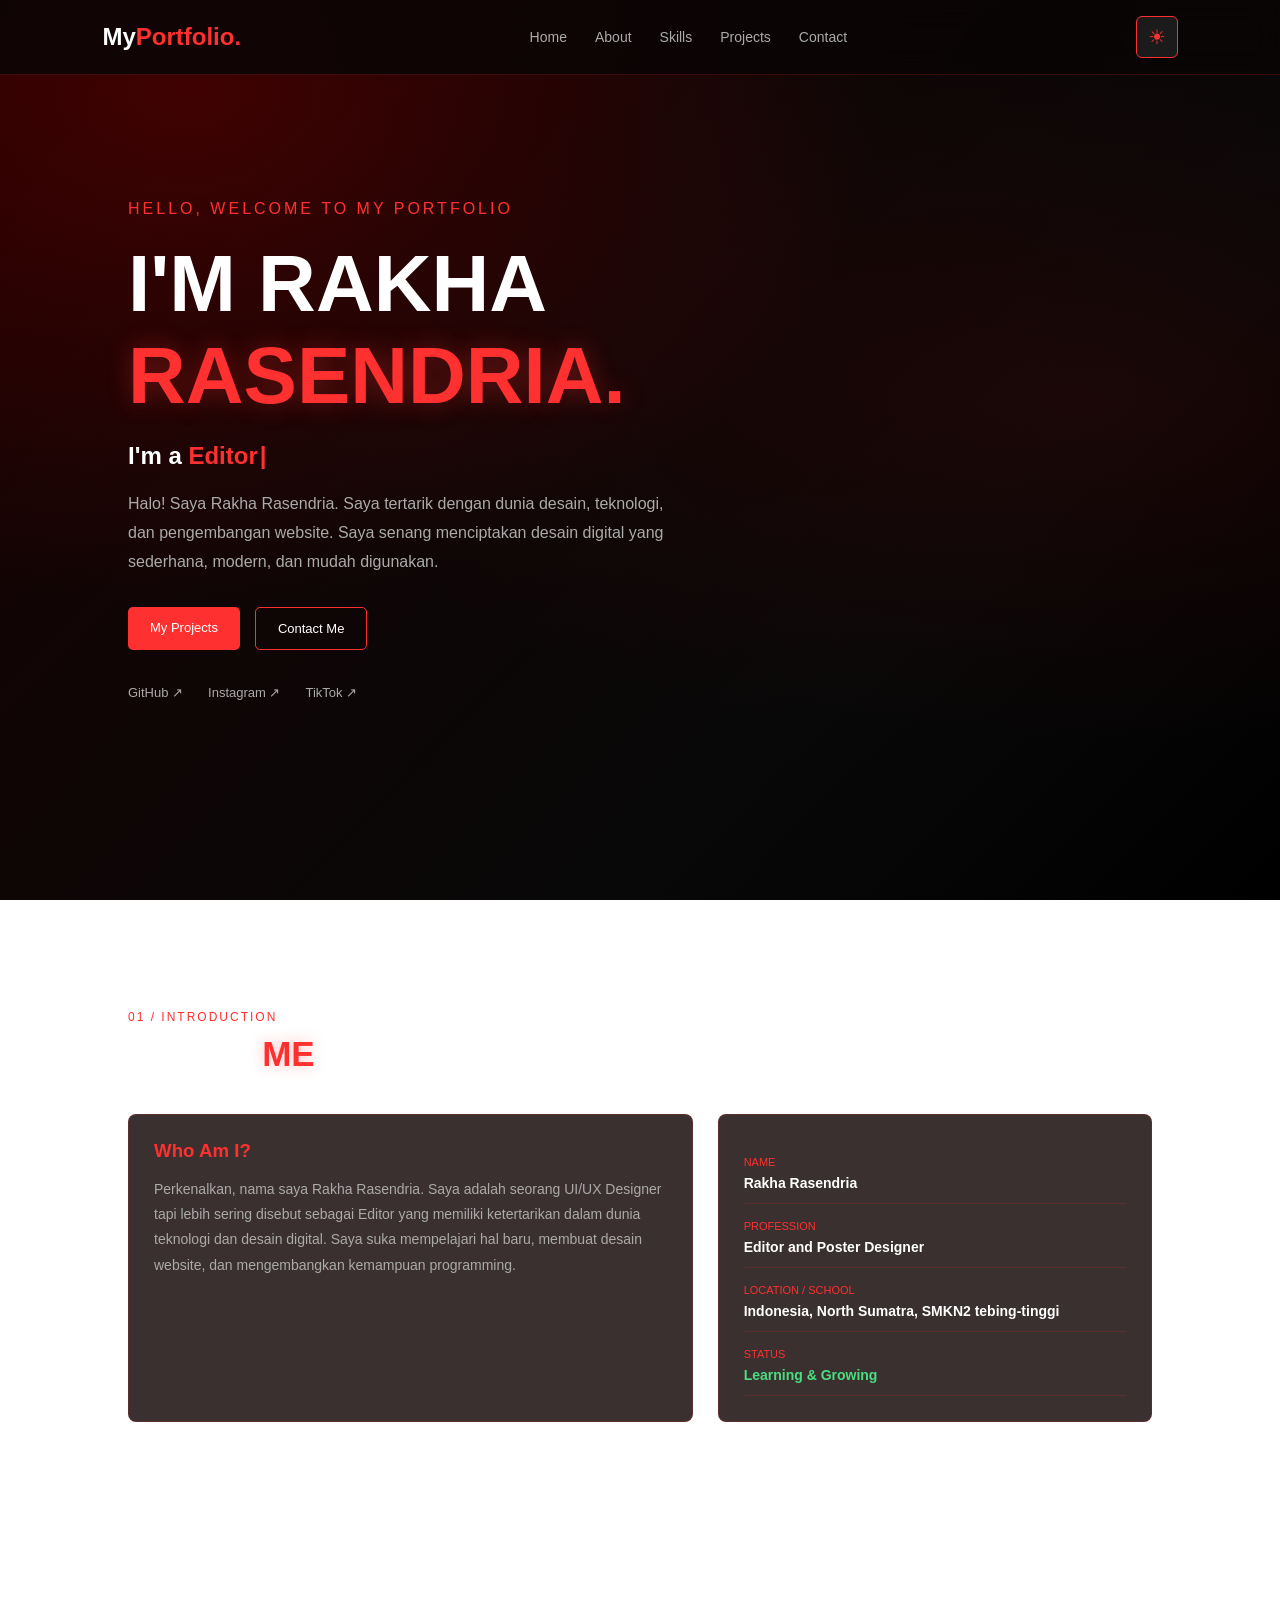
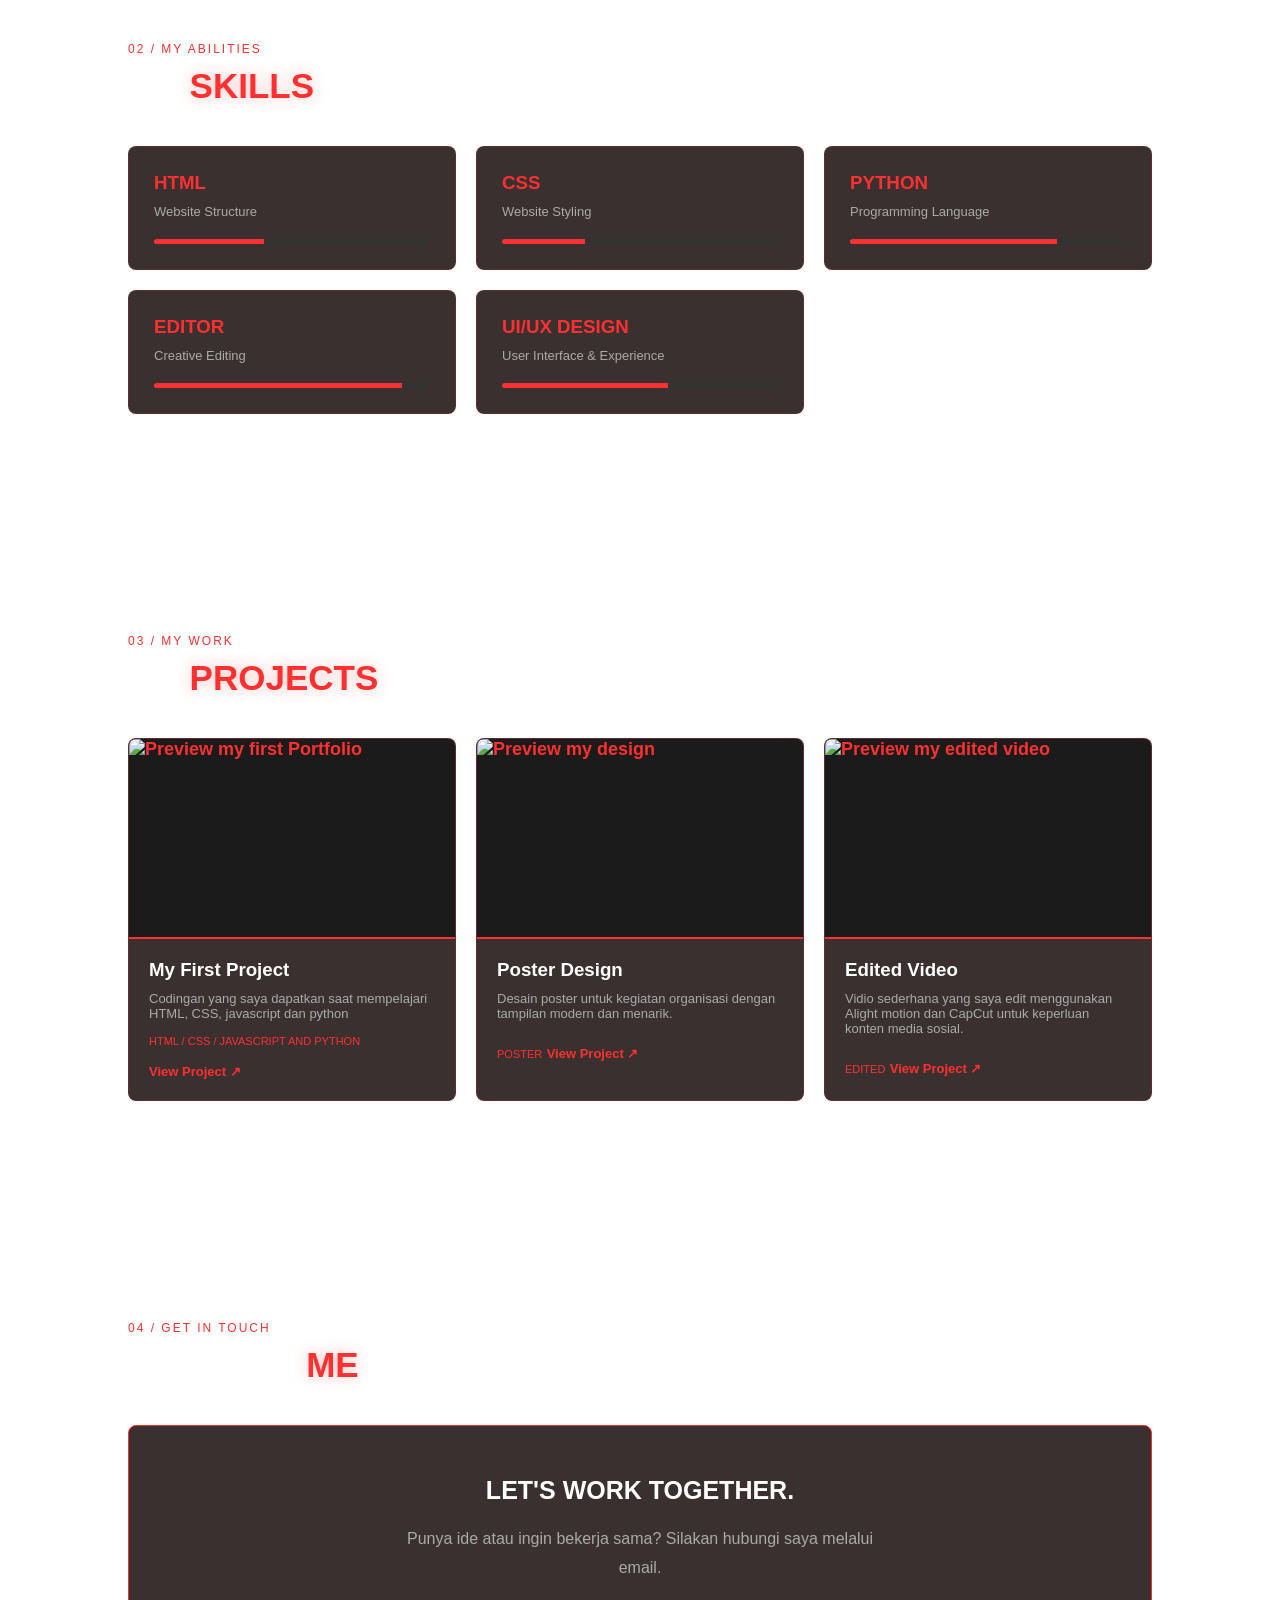
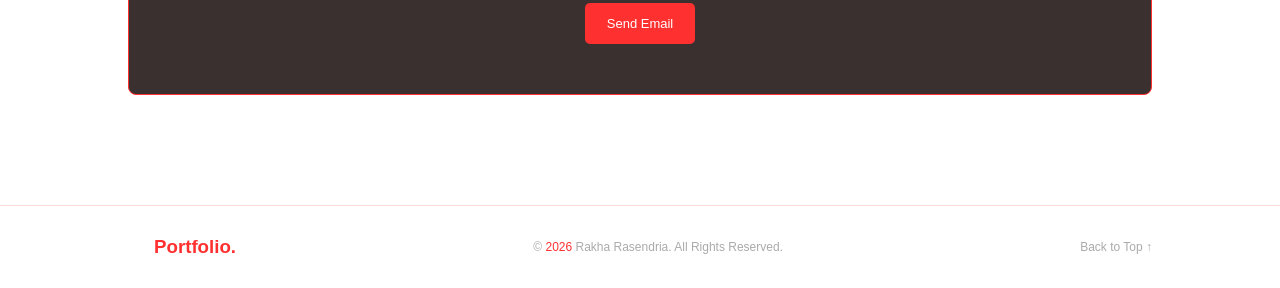
==== index.html @ 86bfa9f3 "Add files via upload" ====
<!DOCTYPE html>
<html lang="id">

<head>
    <meta charset="UTF-8">
    <meta name="viewport" content="width=device-width, initial-scale=1.0">

    <title>Rakha Rasendria | Portfolio</title>

    <link rel="stylesheet" href="style.css">
</head>

<body>

    <!-- NAVBAR -->
    
<header class="navbar">

    <a href="#home" class="logo">
        My<span>Portfolio.</span>
    </a>

    <nav class="nav-menu" id="navMenu">
        <a href="#home" class="nav-link">Home</a>
        <a href="#about" class="nav-link">About</a>
        <a href="#skills" class="nav-link">Skills</a>
        <a href="#projects" class="nav-link">Projects</a>
        <a href="#contact" class="nav-link">Contact</a>
    </nav>

    <div class="nav-actions">

        <button id="themeToggle" class="theme-btn"
            aria-label="Ganti tema">
            ☀
        </button>

        <button class="menu-toggle" id="menuToggle"
            aria-label="Buka menu">
            ☰
        </button>

    </div>

</header>



    <!-- HOME -->
    <section class="section hero" id="home">

        <div class="hero-content">

            <p class="intro">
                HELLO, WELCOME TO MY PORTFOLIO
            </p>

            <h1>
                I'M RAKHA<br>
                <span>RASENDRIA.</span>
            </h1>

            <h2>
                I'm a <span class="typing" id="typing"></span>
            </h2>

            <p class="hero-description">
                Halo! Saya Rakha Rasendria.
                Saya tertarik dengan dunia desain,
                teknologi, dan pengembangan website.

                Saya senang menciptakan desain digital
                yang sederhana, modern, dan mudah digunakan.
            </p>

            <div class="hero-buttons">

                <a href="#projects" class="btn btn-primary">
                    My Projects
                </a>

                <a href="#contact" class="btn btn-outline">
                    Contact Me
                </a>

            </div>

            <div class="social-links">

                <a href="https://github.com/RakaOtwProgrammer"
                   target="_blank"
                   rel="noopener noreferrer">
                    GitHub ↗
                </a>

                <a href="https://www.instagram.com/rax4ever_/"
                   target="_blank"
                   rel="noopener noreferrer">
                    Instagram ↗
                </a>

                <a href="https://www.tiktok.com/@rakaa1781"
                   target="_blank"
                   rel="noopener noreferrer">
                    TikTok ↗
                </a>

            </div>

        </div>

    </section>


    <!-- ABOUT -->
    <section class="section" id="about">

        <div class="section-heading">

            <p>01 / INTRODUCTION</p>

            <h2>ABOUT <span>ME</span></h2>

        </div>

        <div class="about-content">

            <div class="about-box">

                <h3>Who Am I?</h3>

                <p>
                    Perkenalkan, nama saya Rakha Rasendria.
                    Saya adalah seorang UI/UX Designer
                    tapi lebih sering disebut sebagai Editor
                    yang memiliki ketertarikan dalam
                    dunia teknologi dan desain digital.

                    Saya suka mempelajari hal baru,
                    membuat desain website, dan
                    mengembangkan kemampuan programming.
                </p>

            </div>

            <div class="about-details">

                <div class="detail-item">
                    <span>NAME</span>
                    <h3>Rakha Rasendria</h3>
                </div>

                <div class="detail-item">
                    <span>PROFESSION</span>
                    <h3>Editor and Poster Designer</h3>
                </div>

                <div class="detail-item">
                    <span>LOCATION / SCHOOL</span>
                    <h3>Indonesia, North Sumatra, SMKN2 tebing-tinggi</h3>
                </div>

                <div class="detail-item">
                    <span>STATUS</span>
                    <h3 class="available">Learning & Growing</h3>
                </div>

            </div>

        </div>

    </section>


    <!-- SKILLS -->
    <section class="section" id="skills">

        <div class="section-heading">

            <p>02 / MY ABILITIES</p>

            <h2>MY <span>SKILLS</span></h2>

        </div>

        <div class="skills-grid">

            <div class="skill-card">

                <h3>HTML</h3>

                <p>Website Structure</p>

                <div class="skill-bar">
                    <div style="width: 40%"></div>
                </div>

            </div>


            <div class="skill-card">

                <h3>CSS</h3>

                <p>Website Styling</p>

                <div class="skill-bar">
                    <div style="width: 30%"></div>
                </div>

            </div>


            <div class="skill-card">

                <h3>PYTHON</h3>

                <p>Programming Language</p>

                <div class="skill-bar">
                    <div style="width: 75%"></div>
                </div>

            </div>


            <div class="skill-card">

                <h3>EDITOR</h3>

                <p>Creative Editing</p>

                <div class="skill-bar">
                    <div style="width: 90%"></div>
                </div>

            </div>


            <div class="skill-card">

                <h3>UI/UX DESIGN</h3>

                <p>User Interface & Experience</p>

                <div class="skill-bar">
                    <div style="width: 60%"></div>
                </div>

            </div>

        </div>

    </section>
            
<!-- PROJECTS -->
<section class="section" id="projects">

    <div class="section-heading">
        <p>03 / MY WORK</p>
        <h2>MY <span>PROJECTS</span></h2>
    </div>

    <div class="projects-grid">

        <!-- PROJECT 01 -->
        <div class="project-card">

            <div class="project-image">
                <img src="images/project1.png"
                     alt="Preview my first Portfolio">
            </div>

            <div class="project-info">

                <h3>My First Project</h3>

                <p>
                    Codingan yang saya dapatkan saat mempelajari HTML, CSS, javascript
                    dan python
                </p>

                <span>HTML / CSS / JAVASCRIPT AND PYTHON</span>

                <a href="https://github.com/RakaOtwProgrammer/Raka"
                   target="_blank"
                   rel="noopener noreferrer">
                    View Project ↗
                </a>

            </div>

        </div>


        <!-- PROJECT 02 -->
        <div class="project-card">

            <div class="project-image">
                <img src="images/project2.png"
                     alt="Preview my design">
            </div>

            <div class="project-info">

                <h3>Poster Design</h3>

                <p>
                    Desain poster untuk kegiatan organisasi dengan
                    tampilan modern dan menarik.
                </p>

                <span>POSTER</span>

                <a href="https://drive.google.com/drive/folders/1A7n-U6E2jHHndTRIU0jU6WdEcHxH0shA"
                   target="_blank"
                   rel="noopener noreferrer">
                    View Project ↗
                </a>

            </div>

        </div>


        <!-- PROJECT 03 -->
        <div class="project-card">

            <div class="project-image">
                <img src="images/project3.png"
                     alt="Preview my edited video">
            </div>

            <div class="project-info">

                <h3>Edited Video</h3>

                <p>
                    Vidio sederhana yang saya edit menggunakan Alight
                    motion dan CapCut untuk keperluan konten media sosial.
                </p>

                <span>EDITED</span>

                <a href="https://drive.google.com/drive/folders/131BTG8OMoOOllBuFVFXTuDgx337FeQM_"
                   target="_blank"
                   rel="noopener noreferrer">
                    View Project ↗
                </a>

            </div>

        </div>

    </div>

</section>

    <!-- CONTACT -->
    <section class="section" id="contact">

        <div class="section-heading">

            <p>04 / GET IN TOUCH</p>

            <h2>CONTACT <span>ME</span></h2>

        </div>

        <div class="contact-box">

            <h3>LET'S WORK TOGETHER.</h3>

            <p>
                Punya ide atau ingin bekerja sama?
                Silakan hubungi saya melalui email.
            </p>

            <a href="mailto:rakharasendria03@gmail.com"
               class="btn btn-primary">

                Send Email

            </a>

        </div>

    </section>


    <!-- FOOTER -->
    <footer class="footer">

        <h3>My<span>Portfolio.</span></h3>

        <p>
            © <span id="year"></span>
            Rakha Rasendria. All Rights Reserved.
        </p>

        <a href="#home">
            Back to Top ↑
        </a>

    </footer>


    <!-- JAVASCRIPT -->
   <script src="script.js"></script>
</body>
</html>
---- style.css ----
/* =================================
   RESET
================================= */
* {
    margin: 0;
    padding: 0;
    box-sizing: border-box;
}

html {
    scroll-behavior: smooth;
    scroll-padding-top: 75px; /* supaya judul section tidak tertutup navbar */
}

/* =================================
   VARIABLES
================================= */
:root {
    --bg: #080808;
    --card: #171010;
    --text: #ffffff;
    --muted: #aaaaaa;
    --red: #ff3030;
    --border: rgba(255, 48, 48, 0.18);
}

body {
    background:
        radial-gradient(ellipse at 15% 10%, rgba(160, 0, 0, 0.30), transparent 45%),
        radial-gradient(ellipse at 85% 45%, rgba(100, 0, 0, 0.20), transparent 50%),
        linear-gradient(135deg, #190000 0%, #100505 35%, #080808 70%, #000000 100%);
    background-attachment: fixed;
    color: var(--text);
    font-family: Arial, sans-serif;
    transition: color 0.3s;
}

a {
    text-decoration: none;
    color: inherit;
}

/* =================================
   NAVBAR
================================= */
.navbar {
    height: 75px;
    padding: 0 8%;
    display: flex;
    justify-content: space-between;
    align-items: center;
    position: fixed;
    top: 0;
    width: 100%;
    background: rgba(10, 5, 5, 0.85);
    backdrop-filter: blur(15px);
    -webkit-backdrop-filter: blur(15px);
    border-bottom: 1px solid rgba(255, 48, 48, 0.2);
    z-index: 100;
}

.logo {
    font-size: 24px;
    font-weight: bold;
}

.logo span,
.footer span {
    color: var(--red);
}

.nav-menu {
    display: flex;
    gap: 28px;
}

.nav-link {
    color: var(--muted);
    font-size: 14px;
    transition: 0.3s;
}

.nav-link:hover,
.nav-link.active {
    color: var(--red);
}

.nav-actions {
    display: flex;
    align-items: center;
    gap: 12px;
}

.theme-btn,
.menu-toggle {
    width: 42px;
    height: 42px;
    background: #1b1b1b;
    color: var(--red);
    border: 1px solid var(--red);
    border-radius: 6px;
    cursor: pointer;
    font-size: 20px;
    transition: 0.3s;
}

.theme-btn:hover,
.menu-toggle:hover {
    background: var(--red);
    color: #ffffff;
}

.menu-toggle {
    display: none;
}

/* Fokus keyboard yang jelas */
.nav-link:focus-visible,
.theme-btn:focus-visible,
.menu-toggle:focus-visible,
.btn:focus-visible,
.project-info a:focus-visible {
    outline: 2px solid var(--red);
    outline-offset: 3px;
}

/* =================================
   SECTION
================================= */
.section {
    position: relative;
    padding: 110px 10%;
    background: transparent;
}

.section-heading {
    margin-bottom: 40px;
}

.section-heading p {
    color: var(--red);
    font-size: 12px;
    margin-bottom: 10px;
    letter-spacing: 2px;
}

.section-heading h2 {
    font-size: 35px;
}

.section-heading span {
    color: var(--red);
    text-shadow: 0 0 15px rgba(255, 48, 48, 0.3);
}

/* =================================
   HOME
================================= */
.hero {
    min-height: 100vh;
    display: flex;
    align-items: center;
}

.hero-content {
    max-width: 700px;
}

.intro {
    color: var(--red);
    letter-spacing: 3px;
    margin-bottom: 20px;
}

.hero h1 {
    font-size: clamp(45px, 8vw, 80px);
    line-height: 1.15;
    margin-bottom: 20px;
}

.hero h1 span {
    color: var(--red);
    text-shadow: 0 0 25px rgba(255, 48, 48, 0.35);
}

.hero h2 {
    font-size: 24px;
    margin-bottom: 20px;
}

.typing {
    color: var(--red);
}

/* Kursor berkedip untuk efek mengetik */
.typing::after {
    content: "|";
    margin-left: 2px;
    animation: blink 1s step-end infinite;
}

@keyframes blink {
    50% { opacity: 0; }
}

.hero-description {
    color: var(--muted);
    line-height: 1.8;
    max-width: 550px;
}

.hero-buttons {
    display: flex;
    gap: 15px;
    margin-top: 30px;
    flex-wrap: wrap;
}

.btn {
    display: inline-block;
    padding: 13px 22px;
    border-radius: 5px;
    font-size: 13px;
    transition: 0.3s;
}

.btn-primary {
    background: var(--red);
    color: #ffffff;
}

.btn-outline {
    border: 1px solid var(--red);
    color: var(--text); /* sebelumnya putih tetap, tidak terlihat di mode terang */
}

.btn:hover {
    transform: translateY(-3px);
    opacity: 0.85;
}

.social-links {
    display: flex;
    gap: 25px;
    margin-top: 35px;
    font-size: 13px;
    color: var(--muted);
}

.social-links a:hover {
    color: var(--red);
}

/* =================================
   CARDS (about, skills, projects, contact)
================================= */
.about-box,
.about-details,
.skill-card,
.project-card,
.contact-box {
    background: rgba(25, 12, 12, 0.85);
    border: 1px solid rgba(255, 48, 48, 0.18);
    backdrop-filter: blur(10px);
    -webkit-backdrop-filter: blur(10px);
    padding: 25px;
    border-radius: 8px;
}

.skill-card:hover,
.project-card:hover {
    border-color: var(--red);
    box-shadow: 0 0 25px rgba(255, 48, 48, 0.15);
    transform: translateY(-4px);
}

/* =================================
   ABOUT
================================= */
.about-content {
    display: grid;
    grid-template-columns: 1.3fr 1fr;
    gap: 25px;
}

.about-box h3 {
    margin-bottom: 15px;
    color: var(--red);
}

.about-box p {
    color: var(--muted);
    line-height: 1.8;
    font-size: 14px;
}

.detail-item {
    padding: 12px 0;
    border-bottom: 1px solid var(--border);
}

.detail-item span {
    color: var(--red);
    font-size: 11px;
}

.detail-item h3 {
    font-size: 14px;
    margin-top: 5px;
}

.available {
    color: #4ade80;
}

/* =================================
   SKILLS
================================= */
.skills-grid {
    display: grid;
    grid-template-columns: repeat(3, 1fr);
    gap: 20px;
}

.skill-card {
    transition: 0.3s;
}

.skill-card h3 {
    color: var(--red);
    margin-bottom: 10px;
}

.skill-card p {
    color: var(--muted);
    font-size: 13px;
}

.skill-bar {
    height: 5px;
    background: #333333;
    margin-top: 20px;
    border-radius: 10px;
    overflow: hidden;
}

.skill-bar div {
    height: 100%;
    background: var(--red);
}

/* =================================
   PROJECTS
================================= */
.projects-grid {
    display: grid;
    grid-template-columns: repeat(3, 1fr);
    gap: 20px;
}

.project-card {
    padding: 0;
    overflow: hidden;
    transition: 0.3s;
}

.project-image {
    height: 200px;
    overflow: hidden;
    background: #1b1b1b;
    border-bottom: 2px solid var(--red);
    display: flex;
    align-items: center;
    justify-content: center;
    color: var(--red);
    font-size: 18px;
    font-weight: bold;
}

.project-image img {
    width: 100%;
    height: 100%;
    object-fit: cover;
    display: block;
    transition: 0.4s ease;
}

.project-card:hover .project-image img {
    transform: scale(1.08);
}

.project-info {
    padding: 20px;
}

.project-info p {
    color: var(--muted);
    font-size: 13px;
    margin: 10px 0;
}

.project-info span {
    color: var(--red);
    font-size: 11px;
}

.project-info a {
    display: inline-block;
    margin-top: 15px;
    color: var(--red);
    font-size: 13px;
    font-weight: bold;
}

.project-info a:hover {
    color: var(--text); /* sebelumnya putih tetap, tidak terlihat di mode terang */
}

/* =================================
   CONTACT
================================= */
.contact-box {
    text-align: center;
    padding: 50px 20px;
    border-color: var(--red);
}

.contact-box h3 {
    font-size: 25px;
}

.contact-box p {
    color: var(--muted);
    line-height: 1.8;
    margin: 20px auto;
    max-width: 500px;
}

/* =================================
   FOOTER
================================= */
.footer {
    border-top: 1px solid var(--border);
    padding: 30px 10%;
    display: flex;
    justify-content: space-between;
    align-items: center;
    gap: 15px;
}

.footer p,
.footer a {
    font-size: 12px;
    color: var(--muted);
}

/* =================================
   ANIMASI SCROLL (butuh JS untuk menambah class .show)
================================= */
.reveal {
    opacity: 0;
    transform: translateY(20px);
    transition: 0.6s;
}

.reveal.show {
    opacity: 1;
    transform: translateY(0);
}

/* =================================
   LIGHT MODE
================================= */
body.light {
    --bg: #f5f5f5;
    --card: #ffffff;
    --text: #171717;
    --muted: #666666;
    --border: #dddddd;

    background:
        radial-gradient(circle at 10% 10%, rgba(255, 48, 48, 0.12), transparent 40%),
        linear-gradient(135deg, #ffffff, #f5eeee, #f5f5f5);
    background-attachment: fixed;
}

body.light .navbar {
    background: rgba(255, 255, 255, 0.85);
}

body.light .theme-btn,
body.light .menu-toggle {
    background: #ffffff;
    color: var(--red);
    border-color: var(--red);
}

body.light .theme-btn:hover,
body.light .menu-toggle:hover {
    background: var(--red);
    color: #ffffff;
}

body.light .about-box,
body.light .about-details,
body.light .skill-card,
body.light .project-card,
body.light .contact-box {
    background: rgba(255, 255, 255, 0.85);
}

body.light .skill-bar {
    background: #e5e5e5;
}

/* =================================
   RESPONSIVE
================================= */
@media (max-width: 1000px) {
    .skills-grid,
    .projects-grid {
        grid-template-columns: repeat(2, 1fr);
    }
}

@media (max-width: 750px) {
    .navbar {
        padding: 0 5%;
    }

    .menu-toggle {
        display: block;
    }

    /* ---------- ANIMASI MENU HP ---------- */
    .nav-menu {
        display: flex;
        position: absolute;
        top: 75px;
        left: 0;
        width: 100%;
        padding: 20px;
        background: var(--card);
        border-bottom: 1px solid var(--border);
        flex-direction: column;
        gap: 20px;

        /* kondisi tertutup */
        opacity: 0;
        visibility: hidden;
        pointer-events: none;
        transform: translateY(-16px);
        clip-path: inset(0 0 100% 0);
        transition:
            opacity 0.3s ease,
            transform 0.35s ease,
            clip-path 0.35s ease,
            visibility 0s linear 0.35s;
    }

    /* kondisi terbuka */
    .nav-menu.show {
        opacity: 1;
        visibility: visible;
        pointer-events: auto;
        transform: translateY(0);
        clip-path: inset(0 0 0 0);
        box-shadow: 0 18px 30px rgba(255, 48, 48, 0.12);
        transition:
            opacity 0.3s ease,
            transform 0.35s ease,
            clip-path 0.4s ease,
            visibility 0s;
    }

    /* tiap link masuk satu per satu dari kiri */
    .nav-menu .nav-link {
        opacity: 0;
        transform: translateX(-24px);
        transition:
            opacity 0.3s ease var(--d, 0s),
            transform 0.35s ease var(--d, 0s),
            color 0.3s;
    }

    .nav-menu.show .nav-link {
        opacity: 1;
        transform: translateX(0);
    }

    .nav-menu.show .nav-link:nth-child(1) { --d: 0.10s; }
    .nav-menu.show .nav-link:nth-child(2) { --d: 0.16s; }
    .nav-menu.show .nav-link:nth-child(3) { --d: 0.22s; }
    .nav-menu.show .nav-link:nth-child(4) { --d: 0.28s; }
    .nav-menu.show .nav-link:nth-child(5) { --d: 0.34s; }

    /* ikon tombol berputar saat menu dibuka */
    .menu-toggle.active {
        animation: iconSpin 0.35s ease;
    }

    @keyframes iconSpin {
        from { transform: rotate(-90deg) scale(0.6); }
        to   { transform: rotate(0) scale(1); }
    }

    .section {
        padding: 100px 6%;
    }

    .about-content {
        grid-template-columns: 1fr;
    }

    .skills-grid,
    .projects-grid {
        grid-template-columns: 1fr;
    }

    .footer {
        flex-direction: column;
        text-align: center;
    }
}

/* Hormati pengguna yang mematikan animasi di perangkatnya */
@media (prefers-reduced-motion: reduce) {
    html {
        scroll-behavior: auto;
    }

    .typing::after {
        animation: none;
    }

    .reveal {
        transition: none;
    }

    .nav-menu,
    .nav-menu .nav-link {
        transition: none;
    }

    .menu-toggle.active {
        animation: none;
    }
}
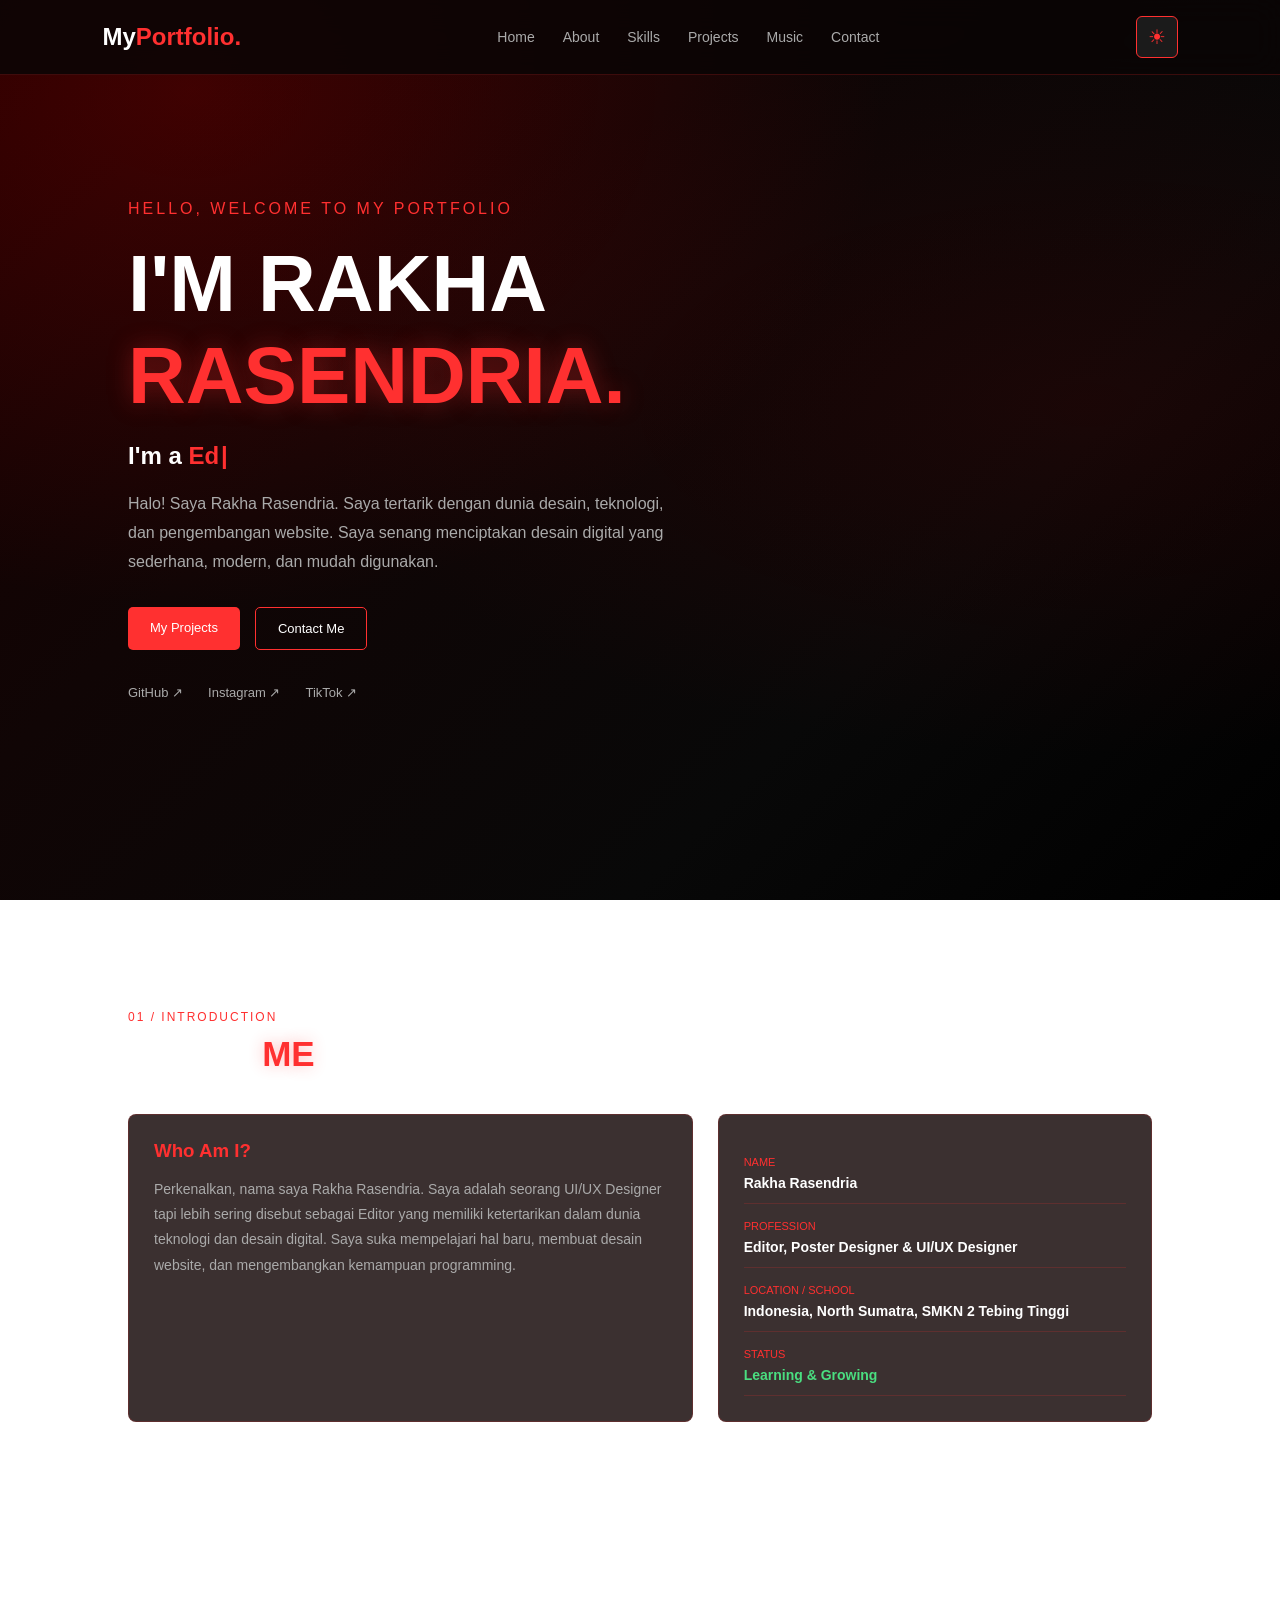
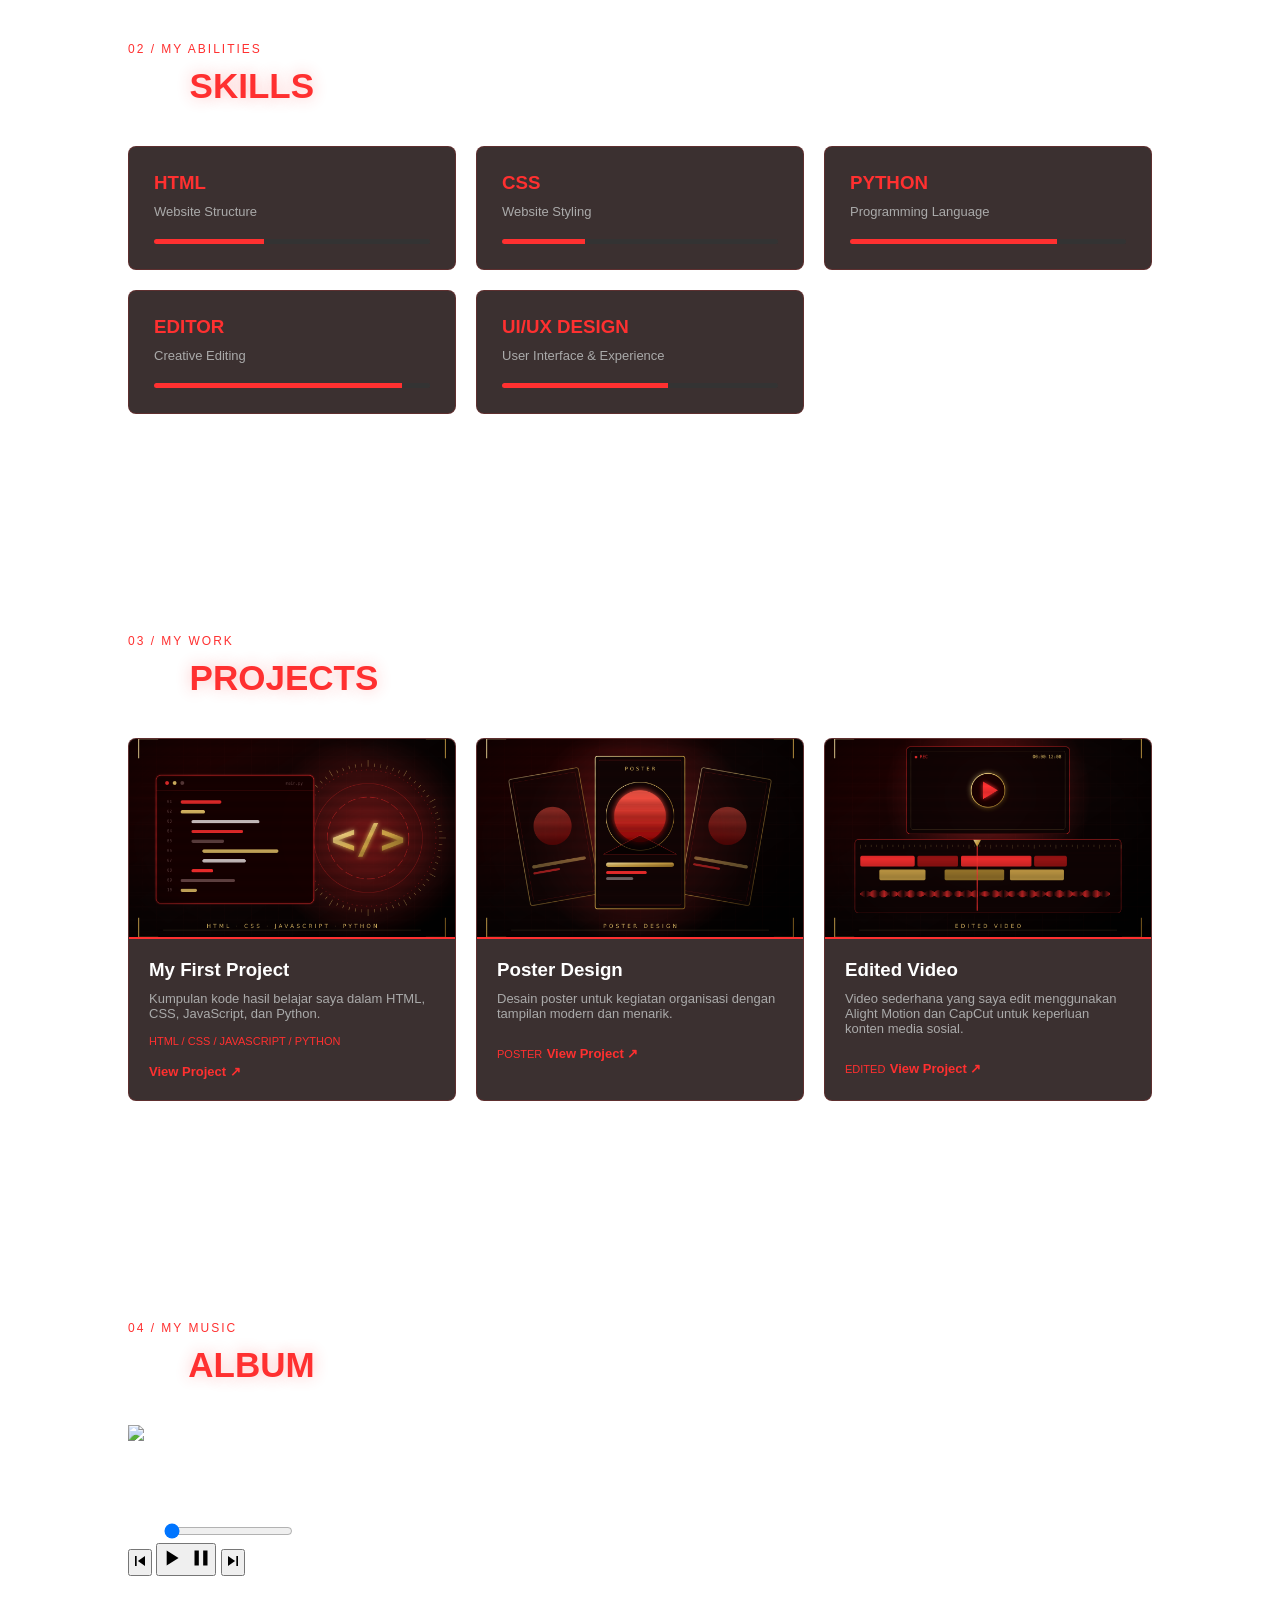
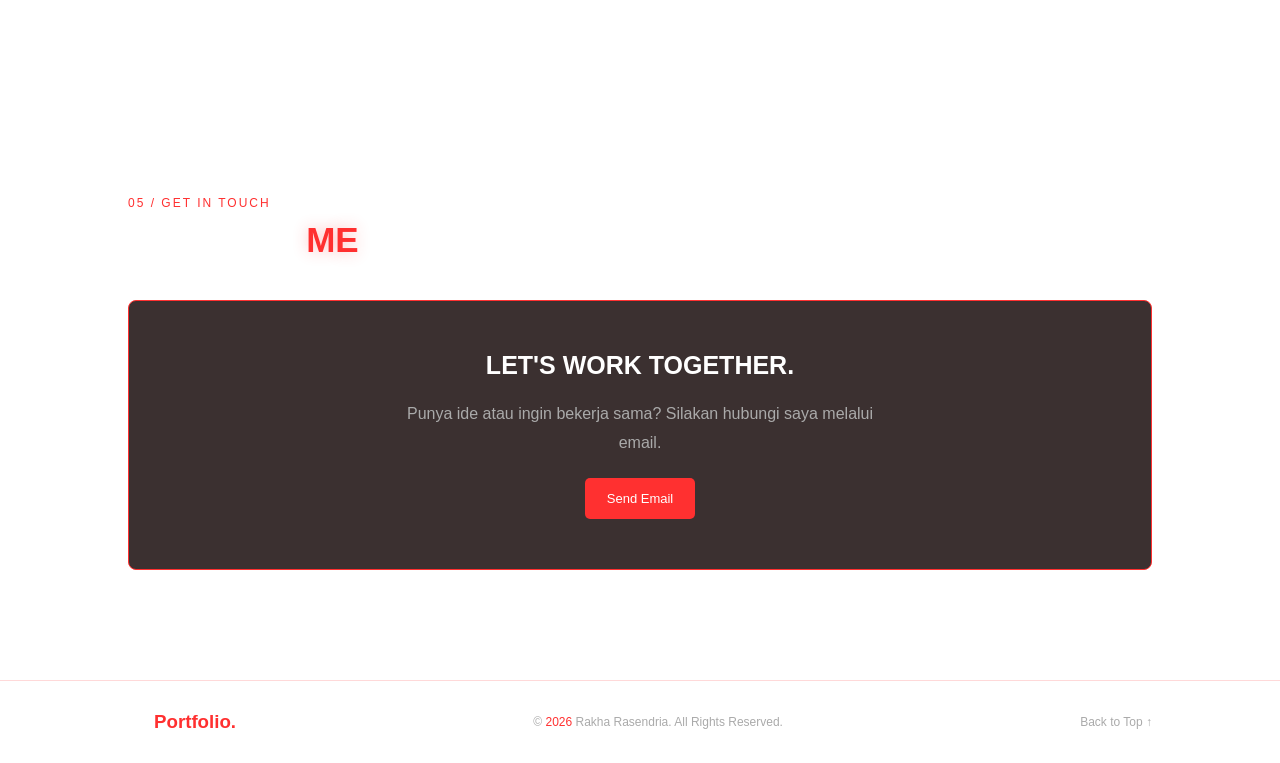
==== commit 1b3a5068: "Update index.html" ====
--- a/index.html
+++ b/index.html
@@ -1,4 +1,3 @@
-
 <!DOCTYPE html>
 <html lang="id">
 
@@ -8,6 +7,15 @@
 
     <title>Rakha Rasendria | Portfolio</title>
 
+    <meta name="description" content="Portofolio Rakha Rasendria: Editor, Poster Designer, dan UI/UX Designer yang sedang belajar pengembangan website.">
+    <meta name="theme-color" content="#080808">
+
+    <!-- Preview saat link dibagikan -->
+    <meta property="og:type" content="website">
+    <meta property="og:title" content="Rakha Rasendria | Portfolio">
+    <meta property="og:description" content="Editor, Poster Designer, dan UI/UX Designer yang sedang belajar pengembangan website.">
+
+    <link rel="icon" href="images/favicon.svg" type="image/svg+xml">
     <link rel="stylesheet" href="style.css">
 </head>
 
@@ -26,6 +34,7 @@
         <a href="#about" class="nav-link">About</a>
         <a href="#skills" class="nav-link">Skills</a>
         <a href="#projects" class="nav-link">Projects</a>
+        <a href="#music" class="nav-link">Music</a>
         <a href="#contact" class="nav-link">Contact</a>
     </nav>
 
@@ -153,12 +162,12 @@
 
                 <div class="detail-item">
                     <span>PROFESSION</span>
-                    <h3>Editor and Poster Designer</h3>
+                    <h3>Editor, Poster Designer &amp; UI/UX Designer</h3>
                 </div>
 
                 <div class="detail-item">
                     <span>LOCATION / SCHOOL</span>
-                    <h3>Indonesia, North Sumatra, SMKN2 tebing-tinggi</h3>
+                    <h3>Indonesia, North Sumatra, SMKN 2 Tebing Tinggi</h3>
                 </div>
 
                 <div class="detail-item">
@@ -277,11 +286,11 @@
                 <h3>My First Project</h3>
 
                 <p>
-                    Codingan yang saya dapatkan saat mempelajari HTML, CSS, javascript
-                    dan python
+                    Kumpulan kode hasil belajar saya
+                    dalam HTML, CSS, JavaScript, dan Python.
                 </p>
 
-                <span>HTML / CSS / JAVASCRIPT AND PYTHON</span>
+                <span>HTML / CSS / JAVASCRIPT / PYTHON</span>
 
                 <a href="https://github.com/RakaOtwProgrammer/Raka"
                    target="_blank"
@@ -337,8 +346,8 @@
                 <h3>Edited Video</h3>
 
                 <p>
-                    Vidio sederhana yang saya edit menggunakan Alight
-                    motion dan CapCut untuk keperluan konten media sosial.
+                    Video sederhana yang saya edit menggunakan Alight
+                    Motion dan CapCut untuk keperluan konten media sosial.
                 </p>
 
                 <span>EDITED</span>
@@ -356,13 +365,89 @@
     </div>
 
 </section>
+
+    <!-- MUSIC -->
+    <section class="section" id="music">
+
+        <div class="section-heading">
+            <p>04 / MY MUSIC</p>
+            <h2>MY <span>ALBUM</span></h2>
+        </div>
+
+        <div class="music-player">
+
+            <!-- COVER ALBUM -->
+            <div class="album-card">
+
+                <div class="album-cover" id="albumCover">
+                    <img src="images/album.png" alt="Cover album Rakha Rasendria">
+                </div>
+
+                <h3>My First Album</h3>
+
+                <p class="album-artist">Rakha Rasendria</p>
+
+            </div>
+
+            <!-- PLAYER -->
+            <div class="player-panel">
+
+                <div class="now-playing">
+                    <span>NOW PLAYING</span>
+                    <h3 id="trackTitle">-</h3>
+                </div>
+
+                <div class="progress">
+                    <span id="currentTime">0:00</span>
+                    <input type="range" class="seek" id="seek"
+                           min="0" max="100" step="0.1" value="0"
+                           aria-label="Posisi lagu">
+                    <span id="duration">0:00</span>
+                </div>
+
+                <div class="controls">
+
+                    <button class="ctrl" id="prevBtn" aria-label="Lagu sebelumnya">
+                        <svg viewBox="0 0 24 24" width="20" height="20" fill="currentColor" aria-hidden="true">
+                            <path d="M6 6h2v12H6zM9.5 12L18 6v12z"/>
+                        </svg>
+                    </button>
+
+                    <button class="ctrl ctrl-play" id="playBtn" aria-label="Putar">
+                        <svg class="icon-play" viewBox="0 0 24 24" width="26" height="26" fill="currentColor" aria-hidden="true">
+                            <path d="M8 5v14l11-7z"/>
+                        </svg>
+                        <svg class="icon-pause" viewBox="0 0 24 24" width="26" height="26" fill="currentColor" aria-hidden="true">
+                            <path d="M6 5h4v14H6zM14 5h4v14h-4z"/>
+                        </svg>
+                    </button>
+
+                    <button class="ctrl" id="nextBtn" aria-label="Lagu berikutnya">
+                        <svg viewBox="0 0 24 24" width="20" height="20" fill="currentColor" aria-hidden="true">
+                            <path d="M16 6h2v12h-2zM6 18V6l8.5 6z"/>
+                        </svg>
+                    </button>
+
+                </div>
+
+                <p class="player-note" id="playerNote" hidden></p>
+
+                <ul class="tracklist" id="trackList"></ul>
+
+            </div>
+
+        </div>
+
+        <audio id="audio" preload="metadata"></audio>
+
+    </section>
 
     <!-- CONTACT -->
     <section class="section" id="contact">
 
         <div class="section-heading">
 
-            <p>04 / GET IN TOUCH</p>
+            <p>05 / GET IN TOUCH</p>
 
             <h2>CONTACT <span>ME</span></h2>
 
@@ -409,4 +494,4 @@
     <!-- JAVASCRIPT -->
    <script src="script.js"></script>
 </body>
-</html>+</html>
--- a/style.css
+++ b/style.css
@@ -645,4 +645,4 @@
     .menu-toggle.active {
         animation: none;
     }
-}+}
